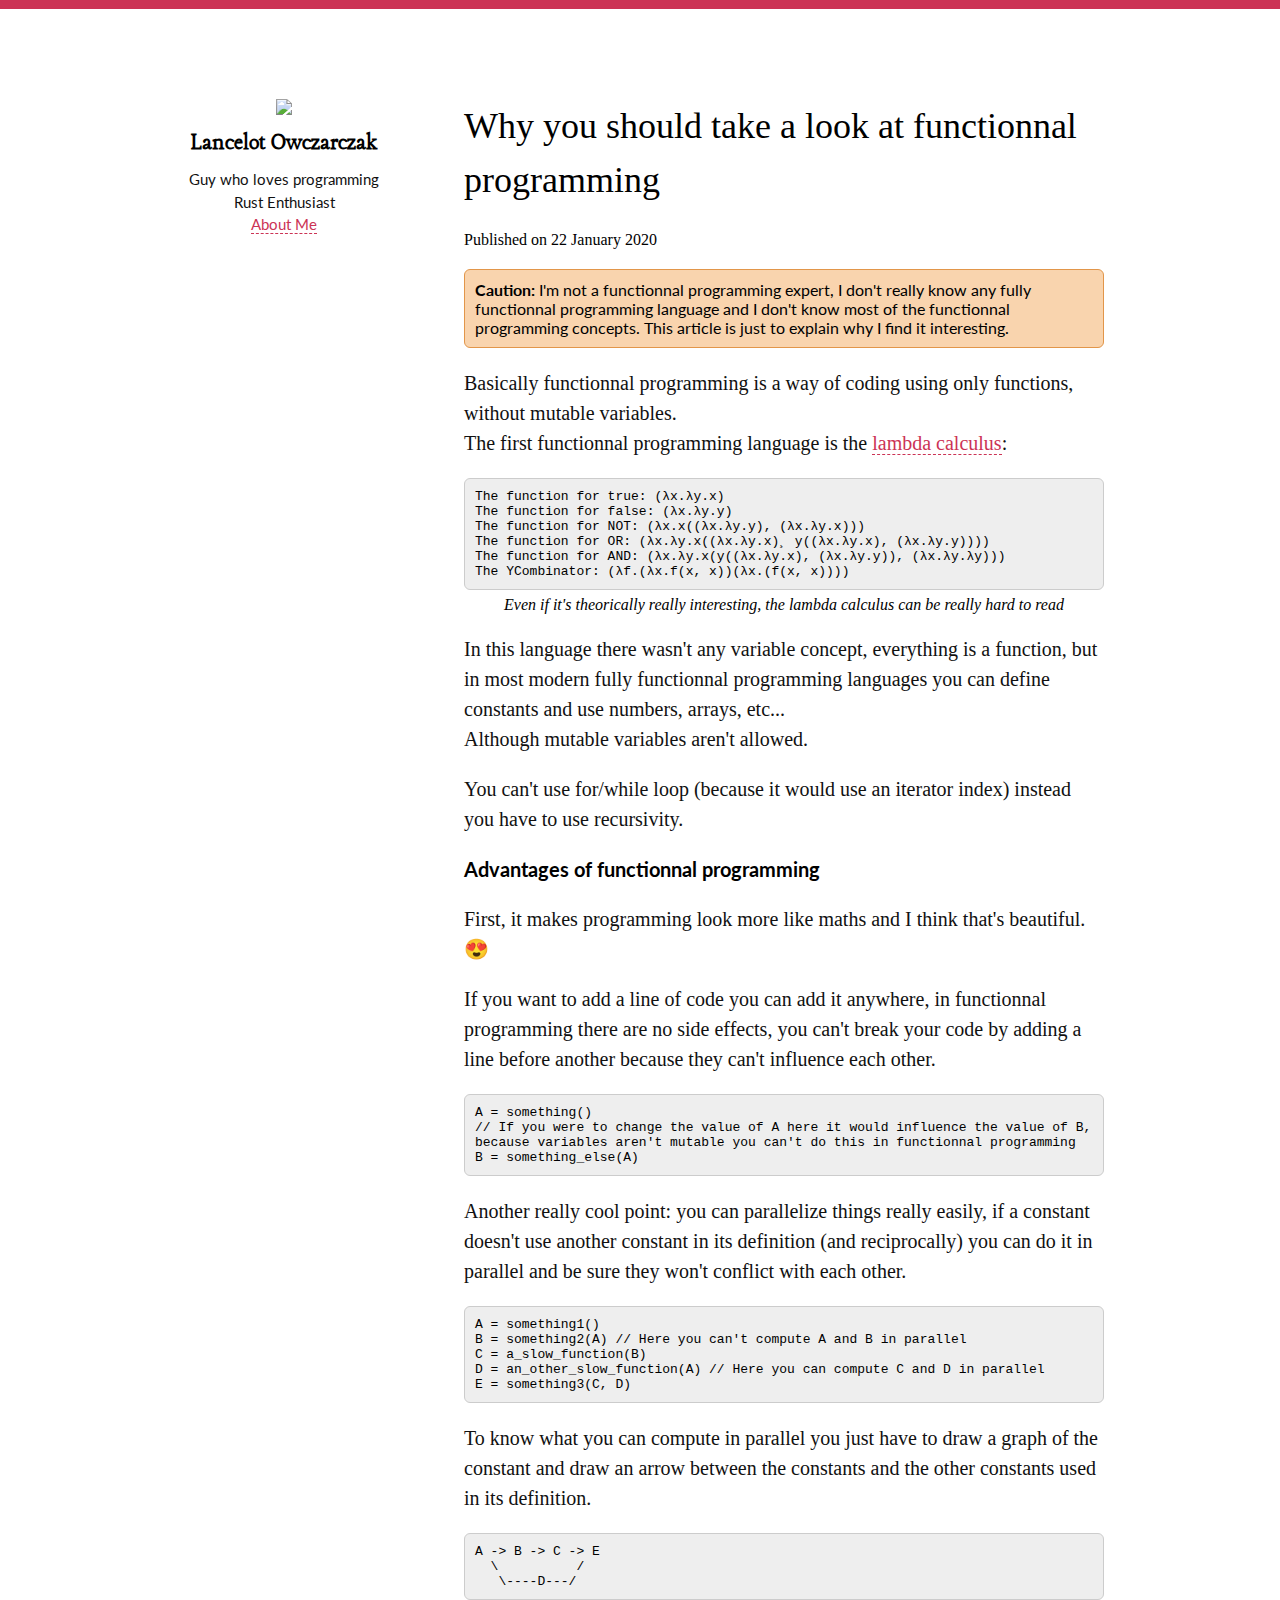
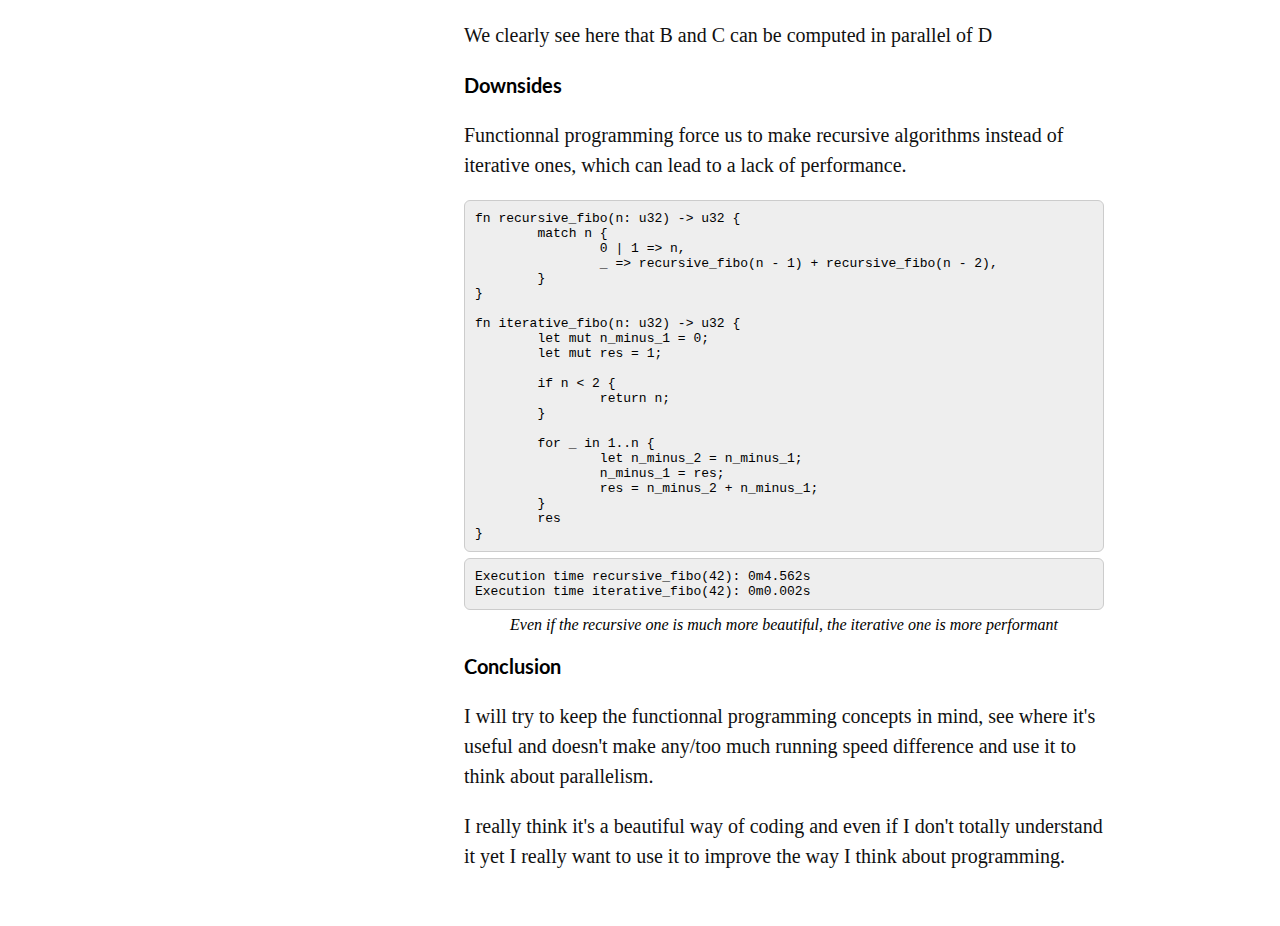
==== template/index.html @ 6c97c356 "First article + css template" ====
<!DOCTYPE html>
<html>
	<head>
		<title>Why you should take a look at functionnal programming - Lancelot Blog</title>
		<link rel="stylesheet" href="/style.css" type="text/css" />
	</head>
	<body>
		<main>
			<header>
				<a href="/">
					<img id="logo" src="https://lancelot.life/lancelot.png" />
					<h1>Lancelot Owczarczak</h1>
				</a>
				<p>Guy who loves programming</p>
				<p>Rust Enthusiast</p>
				<p><a href="https://lancelot.life">About Me</a></p>
			</header>
			<section>
				<h1>Why you should take a look at functionnal programming</h1>
				<div id="publishing_date">Published on 22 January 2020</div>
				<div class="caution">
					<strong>Caution:</strong> I'm not a functionnal programming expert, I don't really know any fully functionnal programming language and I don't know most of the functionnal programming concepts. This article is just to explain why I find it interesting.
				</div>
				<p>
					Basically functionnal programming is a way of coding using only functions, without mutable variables.<br/>
					The first functionnal programming language is the <a href="https://en.wikipedia.org/wiki/Lambda_calculus">lambda calculus</a>:
				</p>
				<div class="code">The function for true: (λx.λy.x)
The function for false: (λx.λy.y)
The function for NOT: (λx.x((λx.λy.y), (λx.λy.x)))
The function for OR: (λx.λy.x((λx.λy.x)¸ y((λx.λy.x), (λx.λy.y))))
The function for AND: (λx.λy.x(y((λx.λy.x), (λx.λy.y)), (λx.λy.λy)))
The YCombinator: (λf.(λx.f(x, x))(λx.(f(x, x))))</div>
				<div class="subtitle">Even if it's theorically really interesting, the lambda calculus can be really hard to read</div>
				<p>
					In this language there wasn't any variable concept, everything is a function, but in most modern fully functionnal programming languages you can define constants and use numbers, arrays, etc...<br/>Although mutable variables aren't allowed.
				</p>
				<p>
					You can't use for/while loop (because it would use an iterator index) instead you have to use recursivity.
				</p>
				<h2>Advantages of functionnal programming</h2>
				<p>
					First, it makes programming look more like maths and I think that's beautiful. 😍
				</p>
				<p>
					If you want to add a line of code you can add it anywhere, in functionnal programming there are no side effects, you can't break your code by adding a line before another because they can't influence each other.
				</p>
				<div class="code">A = something()
// If you were to change the value of A here it would influence the value of B, because variables aren't mutable you can't do this in functionnal programming
B = something_else(A)</div>
				<p>
					Another really cool point: you can parallelize things really easily, if a constant doesn't use another constant in its definition (and reciprocally) you can do it in parallel and be sure they won't conflict with each other.
				</p>
				<div class="code">A = something1()
B = something2(A) // Here you can't compute A and B in parallel
C = a_slow_function(B)
D = an_other_slow_function(A) // Here you can compute C and D in parallel
E = something3(C, D)</div>
				<p>
					To know what you can compute in parallel you just have to draw a graph of the constant and draw an arrow between the constants and the other constants used in its definition.
				</p>
				<div class="code">A -> B -> C -> E
  \          /
   \----D---/</div>
				<p>
					We clearly see here that B and C can be computed in parallel of D
				</p>
				<h2>Downsides</h2>
				<p>
					Functionnal programming force us to make recursive algorithms instead of iterative ones, which can lead to a lack of performance.
				</p>
				<div class="code">fn recursive_fibo(n: u32) -> u32 {
	match n {
		0 | 1 => n,
		_ => recursive_fibo(n - 1) + recursive_fibo(n - 2),
	}
}

fn iterative_fibo(n: u32) -> u32 {
	let mut n_minus_1 = 0;
	let mut res = 1;

	if n < 2 {
		return n;
	}

	for _ in 1..n {
		let n_minus_2 = n_minus_1;
		n_minus_1 = res;
		res = n_minus_2 + n_minus_1;
	}
	res
}</div>
				<div class="code">Execution time recursive_fibo(42): 0m4.562s
Execution time iterative_fibo(42): 0m0.002s</div>
				<div class="subtitle">Even if the recursive one is much more beautiful, the iterative one is more performant</div>
				<h2>Conclusion</h2>
				<p>
					I will try to keep the functionnal programming concepts in mind, see where it's useful and doesn't make any/too much running speed difference and use it to think about parallelism.
				</p>
				<p>
					I really think it's a beautiful way of coding and even if I don't totally understand it yet I really want to use it to improve the way I think about programming.
				</p>
			</section>
		</main>
		<footer>
	</body>
</html>
---- style.css ----
@import url('https://fonts.googleapis.com/css?family=Lancelot|Lato&display=swap');

body {
	margin: 0;
	border-top: 9px solid #c35;
	font-family: Georgia, Times, serif;
}

a { 
	color: black;
	text-decoration: none;
}

main {
	display: flex;
	flex-wrap: wrap;
	justify-content: center;

	margin-top: 70px;
}

@media only screen and (min-width: 968px) {
	header {
		margin-right: 32px;
	}
}

header {
	width: 256px;

	text-align: center;
	font-size: 15px;
	margin-bottom: 32px;
	padding-top: 20px;
}

p {
	color: #111;
}

p a {
	color: #c35;
	text-decoration: none;
	border-bottom: 1px dashed #c35;
}

p a:hover {
	border-bottom: 1px solid #c35;
}

header h1 {
	font-family: 'Lancelot', cursive;
	font-size: 25px;
	margin: 10px;
}

header p {
	margin: 0;
	line-height: 1.5;
	font-family: 'Lato', sans-serif;
}

header img#logo {
	width: 100px;
}

section {
	width: 640px;
	margin: 20px;
}

section h1 {
	font-size: 36px;
	font-weight: 400;
	line-height: 1.5;
	margin-top: 0;
}

section h2 {
	font-size: 20px;
	font-weight: 700;
	line-height: 1.5;

	font-family: 'Lato', sans-serif;
}

section p {
	font-size: 20px;
	line-height: 1.5;
}

section .code {
	font-family: monospace;
	white-space: pre-wrap;
	background-color: #eee;
	padding: 10px;
	margin: 6px 0;
	border: 1px solid #ccc;
	border-radius: 6px;
}

section .subtitle {
	font-style: italic;
	text-align: center;
	margin: 0 30px;
}

section .caution {
	margin: 20px 0;
	padding: 10px;
	background-color: #f9d4ae;
	border: 1px solid #e2964a;
	border-radius: 6px;
	font-family: 'Lato', sans-serif;
}
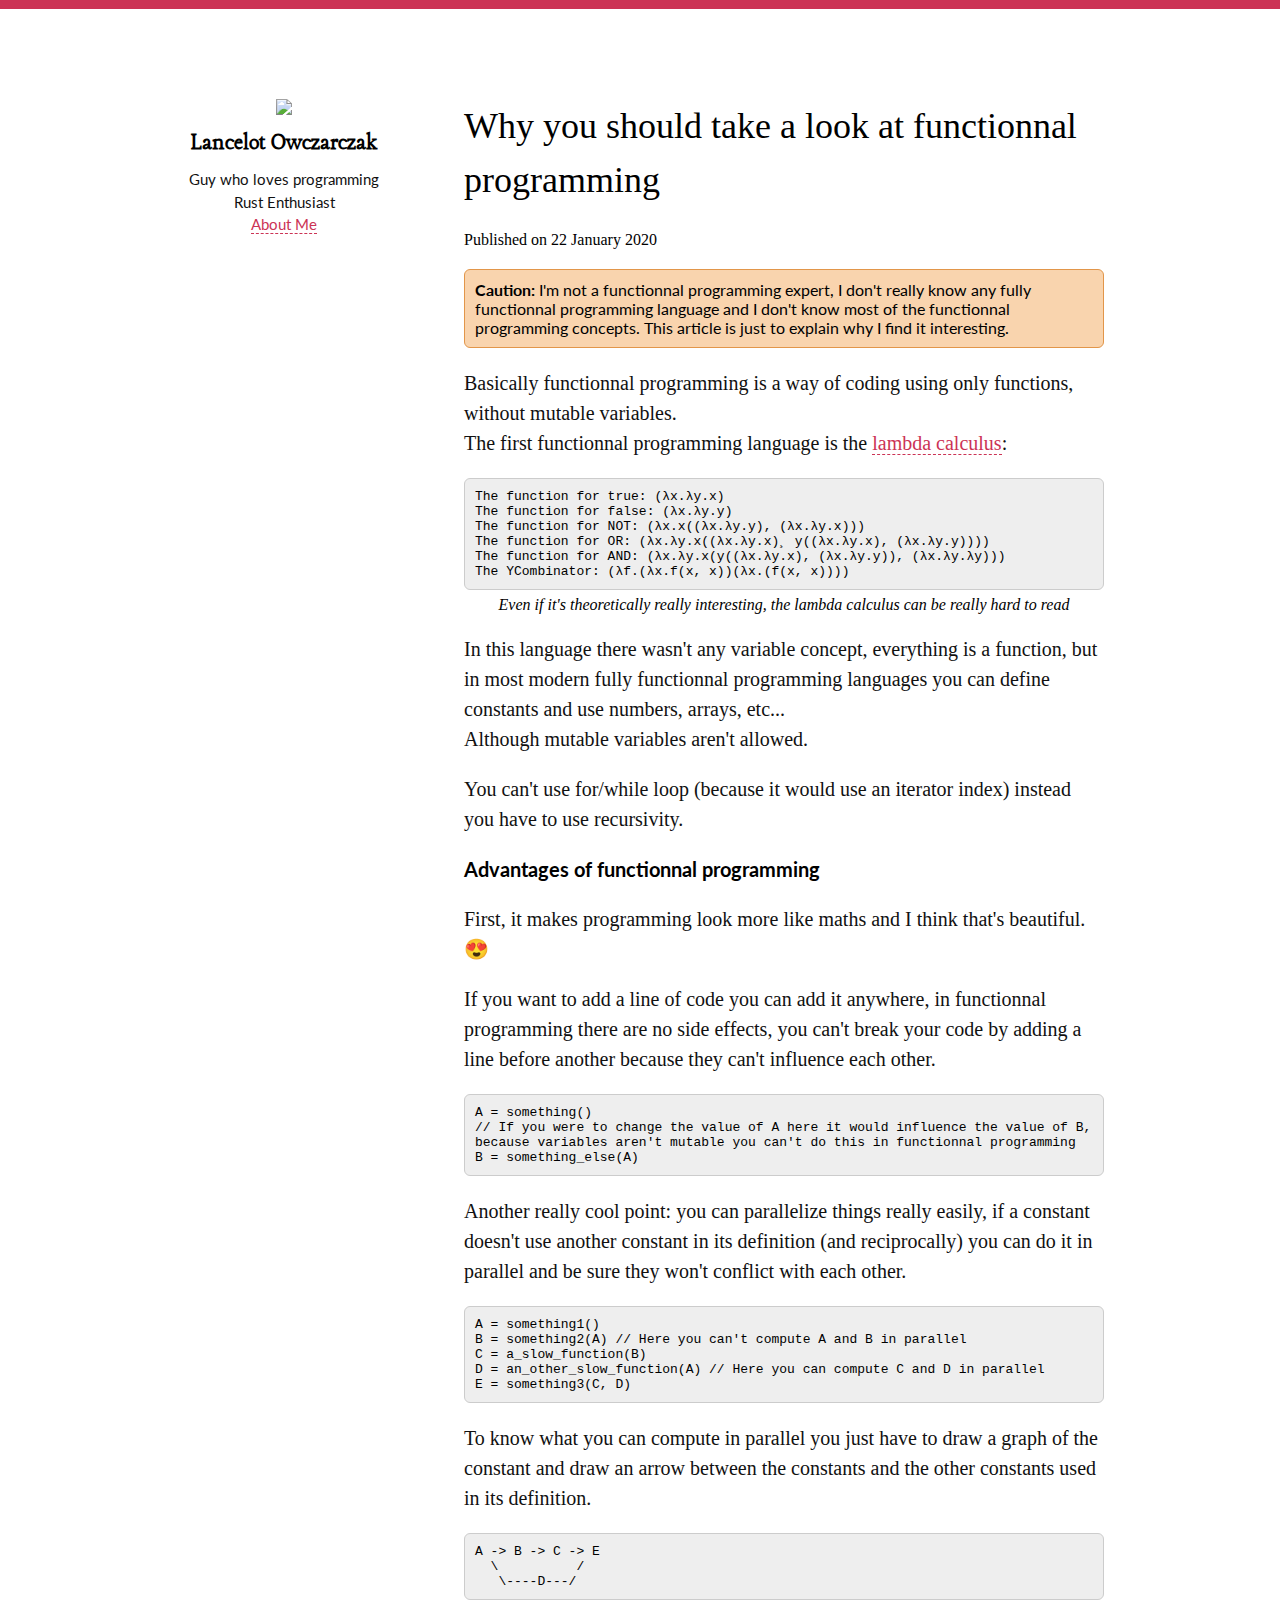
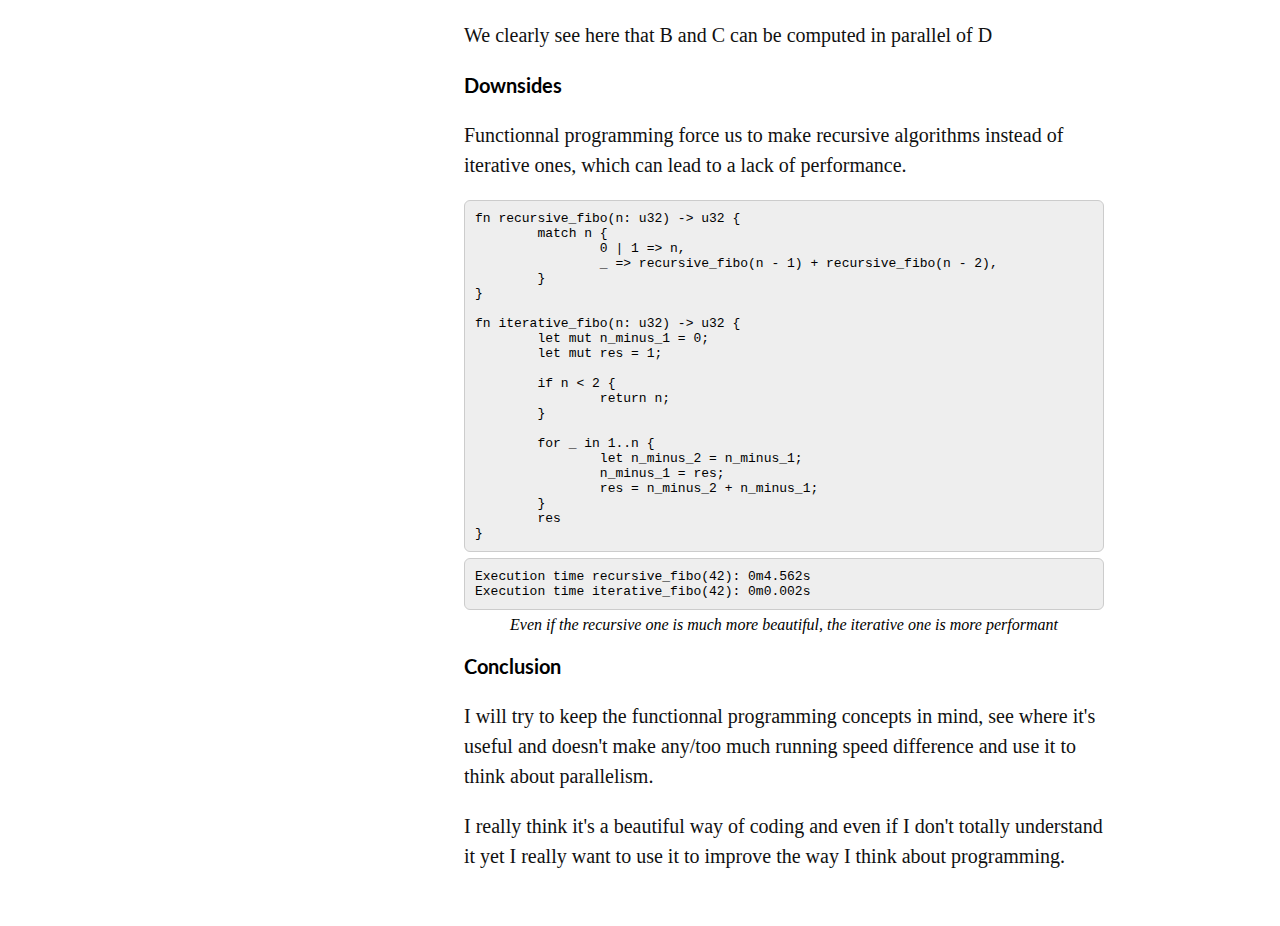
==== commit 9c4ac534: "Resolve type + add twitter cards" ====
--- a/template/index.html
+++ b/template/index.html
@@ -2,6 +2,13 @@
 <html>
 	<head>
 		<title>Why you should take a look at functionnal programming - Lancelot Blog</title>
+		<link rel="icon" type="image/png" href="https://lancelot.life/lancelot.png" />
+		<meta name="twitter:card" content="summary">
+		<meta name="twitter:url" content="https://blog.lancelot.life/why_you_should_take_a_look_at_functionnal_programming/">
+		<meta name="twitter:title" content="Why you should take a look at functionnal programming">
+		<meta name="twitter:description" content="Basically functionnal programming is a way of coding using only functions, without mutable variables.">
+		<meta name="twitter:image" content="https://lancelot.life/lancelot.png">
+		<meta name="viewport" content="width=device-width, initial-scale=1">
 		<link rel="stylesheet" href="/style.css" type="text/css" />
 	</head>
 	<body>
@@ -31,7 +38,7 @@
 The function for OR: (λx.λy.x((λx.λy.x)¸ y((λx.λy.x), (λx.λy.y))))
 The function for AND: (λx.λy.x(y((λx.λy.x), (λx.λy.y)), (λx.λy.λy)))
 The YCombinator: (λf.(λx.f(x, x))(λx.(f(x, x))))</div>
-				<div class="subtitle">Even if it's theorically really interesting, the lambda calculus can be really hard to read</div>
+				<div class="subtitle">Even if it's theoretically really interesting, the lambda calculus can be really hard to read</div>
 				<p>
 					In this language there wasn't any variable concept, everything is a function, but in most modern fully functionnal programming languages you can define constants and use numbers, arrays, etc...<br/>Although mutable variables aren't allowed.
 				</p>
